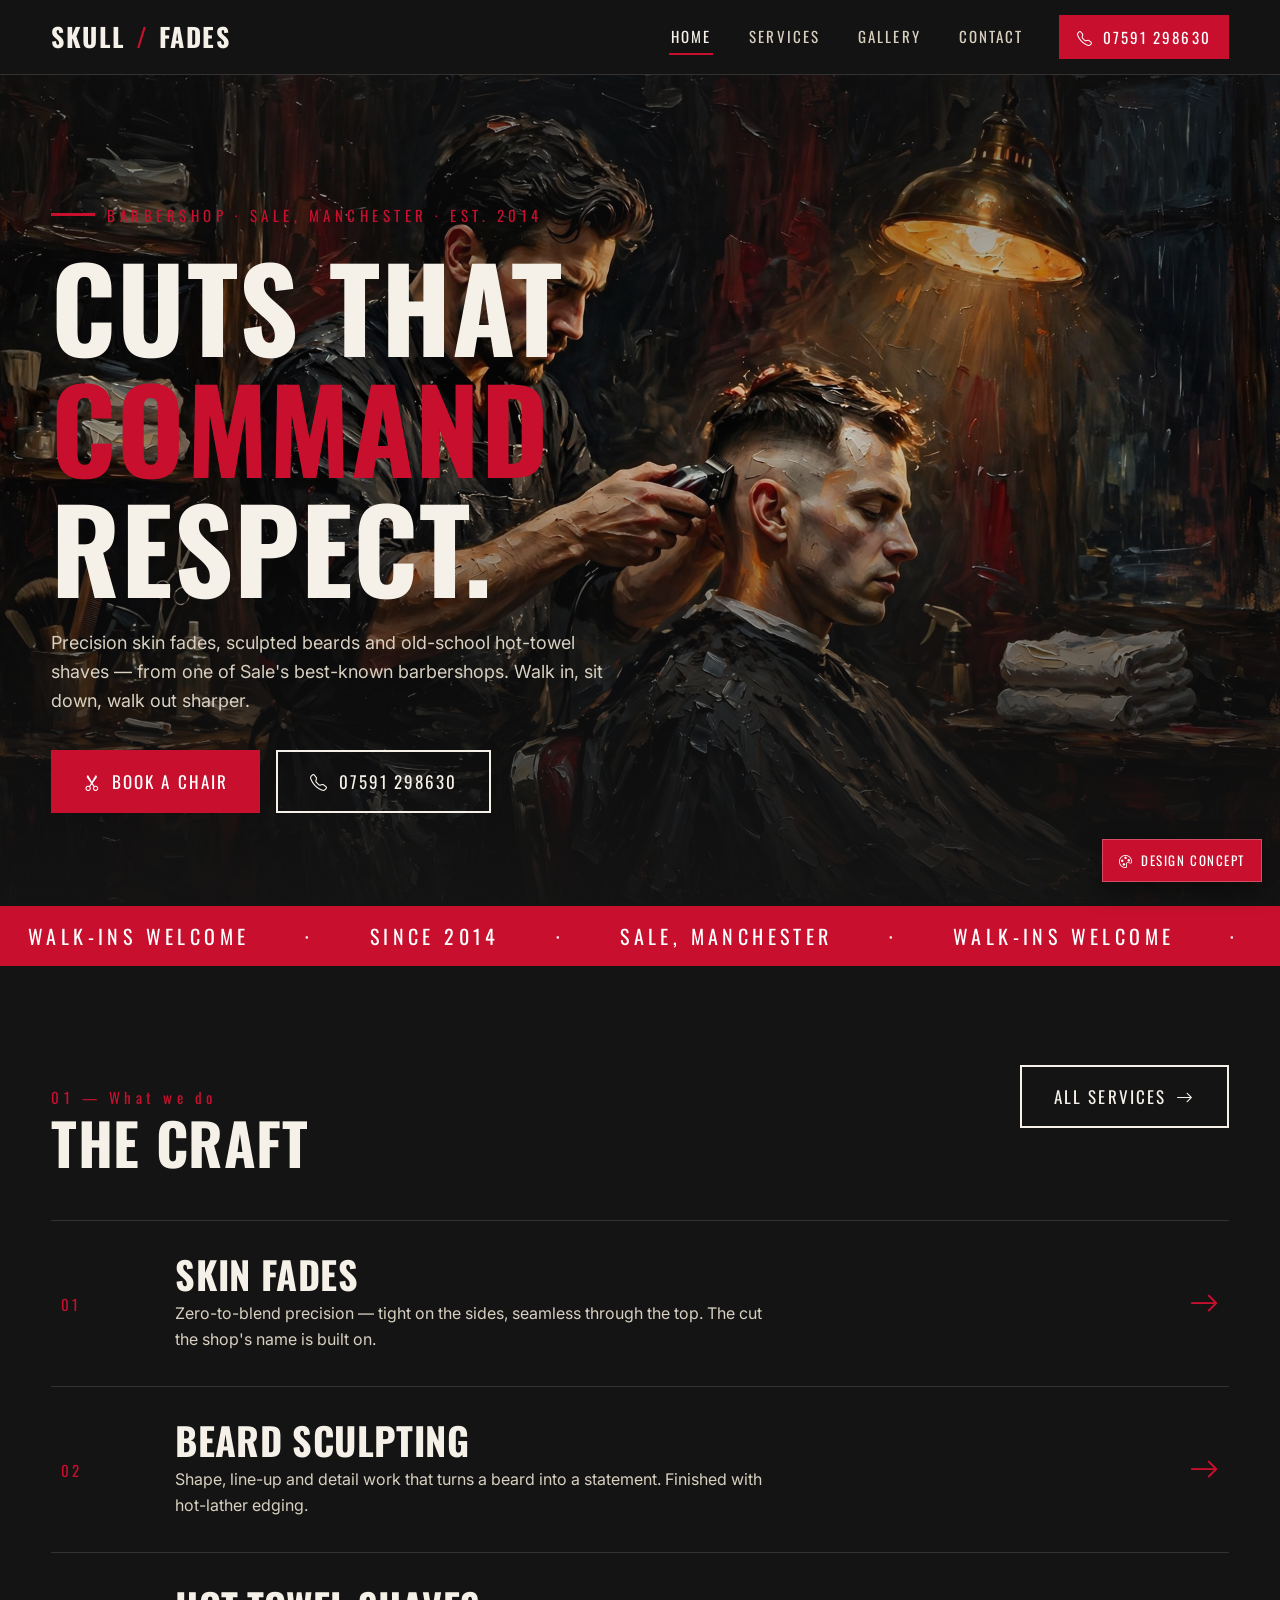
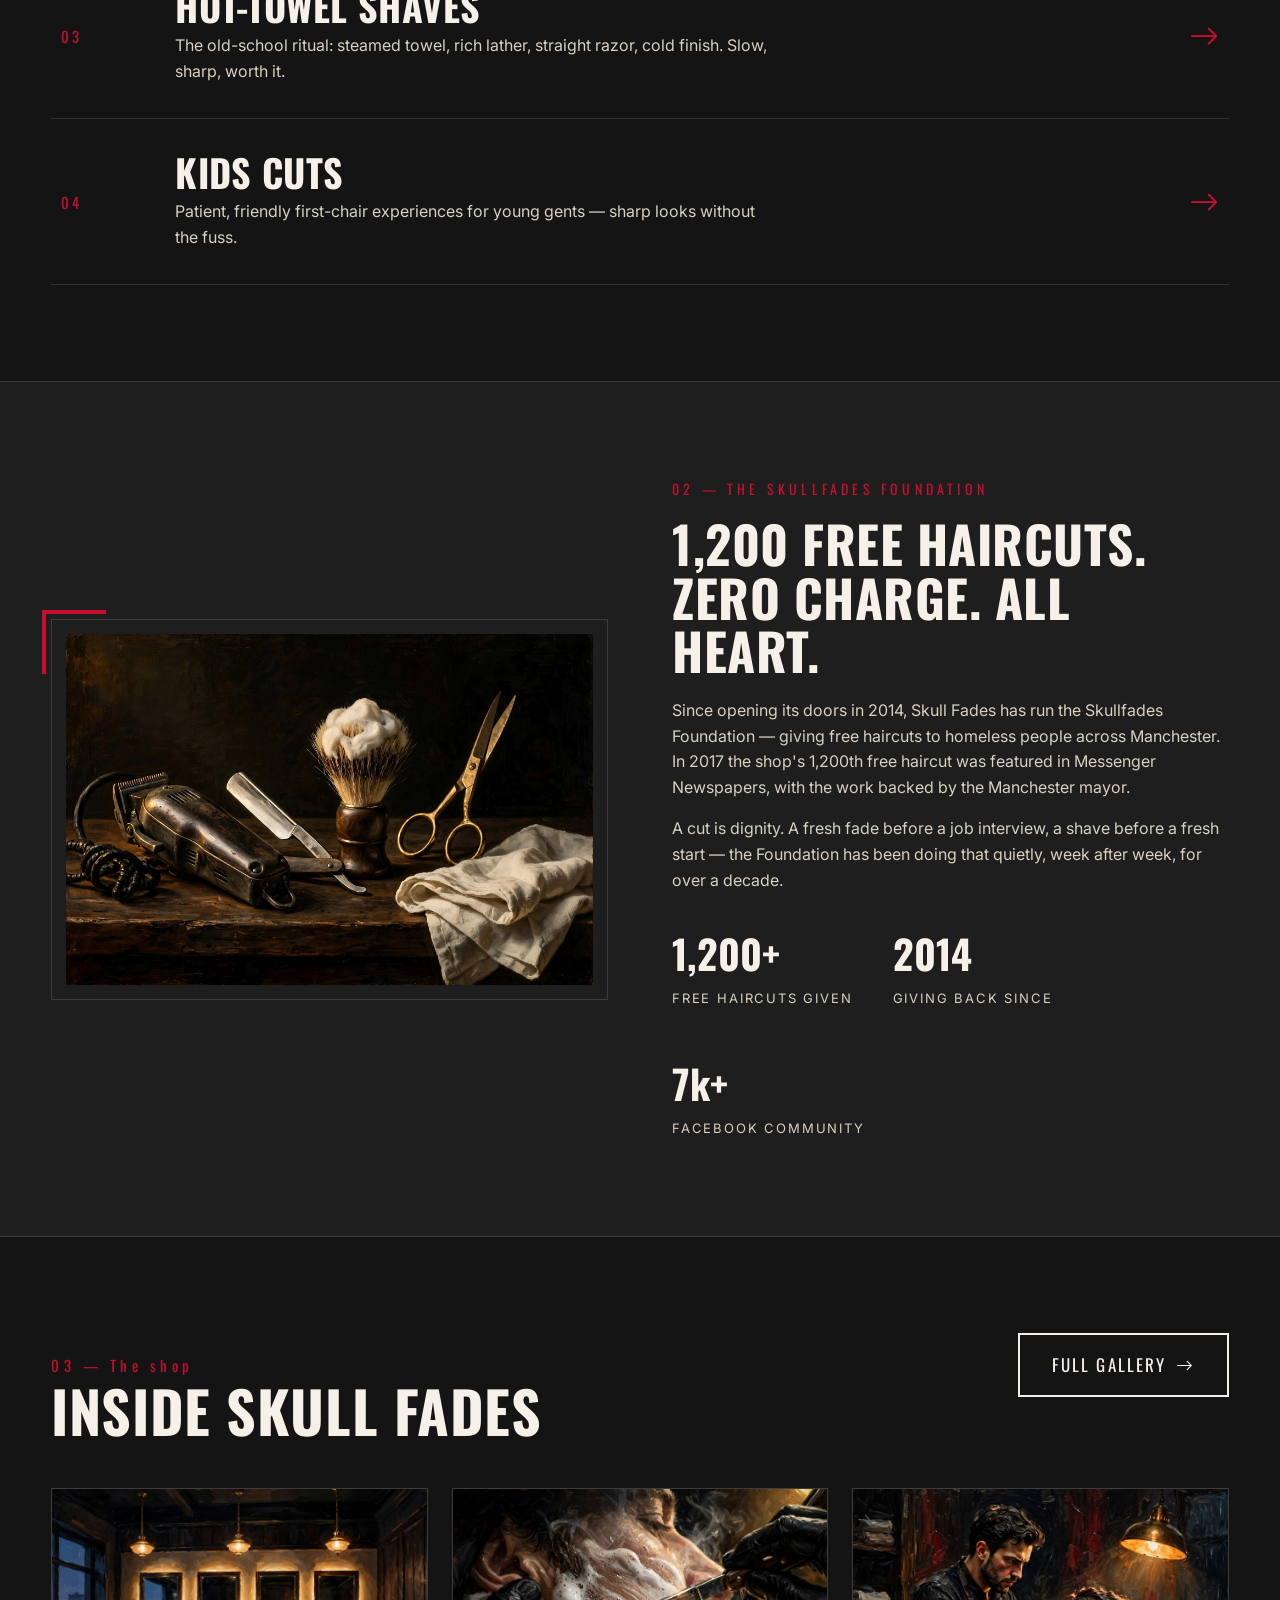
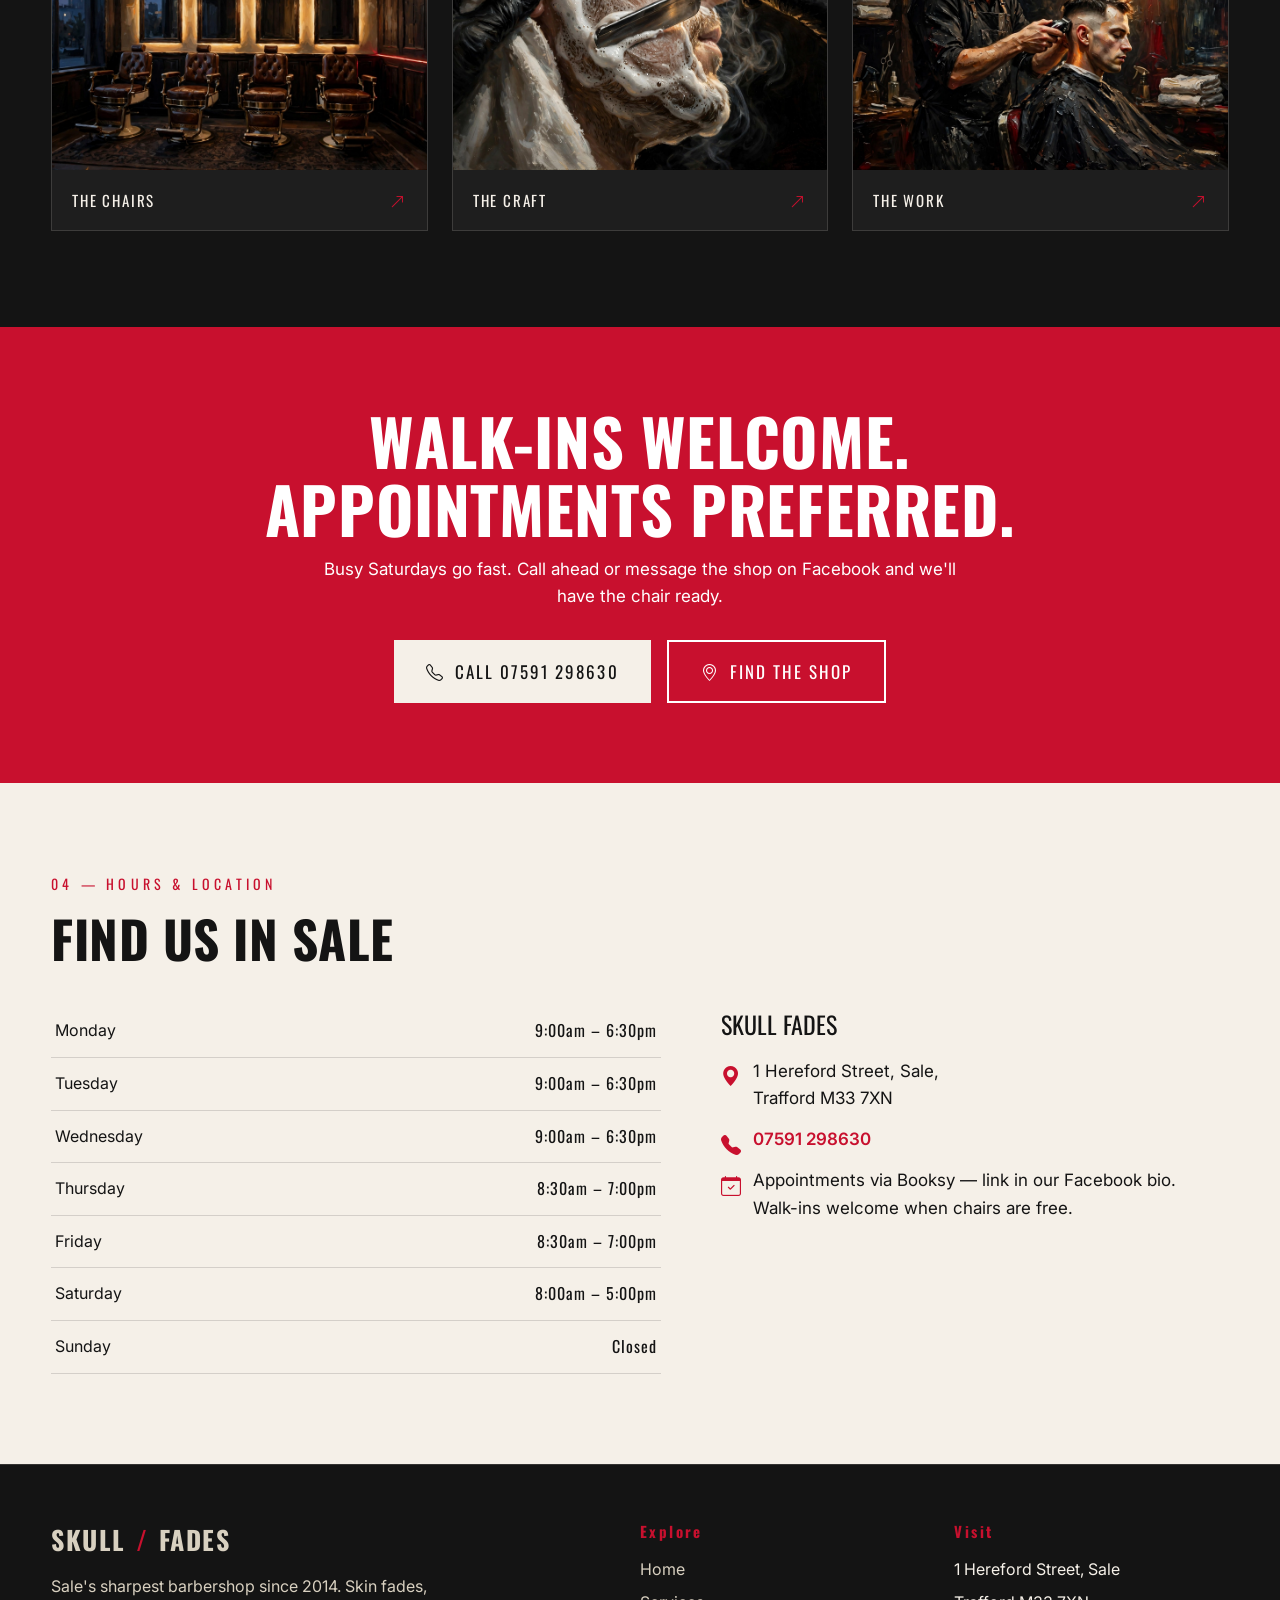
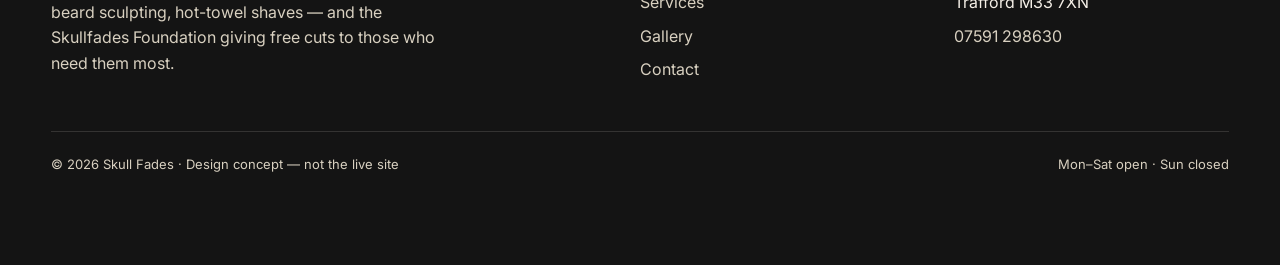
==== index.html @ dd63b2bd "Demo website concept for Skull Fades (Sale, UK)" ====
<!DOCTYPE html>
<html lang="en">
<head>
<meta charset="UTF-8">
<meta name="viewport" content="width=device-width, initial-scale=1.0">
<title>Skull Fades — Barbershop · Sale, Manchester</title>
<meta name="description" content="Skull Fades barbershop, 1 Hereford Street, Sale. Skin fades, beard sculpting, hot-towel shaves and kids cuts since 2014.">
<link rel="preconnect" href="https://fonts.googleapis.com">
<link rel="preconnect" href="https://fonts.gstatic.com" crossorigin>
<link href="https://fonts.googleapis.com/css2?family=Oswald:wght@500;600;700&family=Inter:wght@400;500;600&display=swap" rel="stylesheet">
<link rel="stylesheet" href="https://cdn.jsdelivr.net/npm/bootstrap-icons@1.11.3/font/bootstrap-icons.min.css">
<link rel="stylesheet" href="styles.css">
</head>
<body>

<div class="concept-badge"><i class="bi bi-palette"></i> Design concept</div>

<header class="site-header">
  <div class="wrap header-inner">
    <a class="brand" href="index.html">Skull<span class="slash">/</span>Fades</a>
    <button class="menu-toggle" id="menuToggle" aria-label="Open menu" aria-expanded="false"><i class="bi bi-list"></i></button>
    <nav class="main-nav" id="mainNav" aria-label="Main navigation">
      <ul>
        <li><a href="index.html" class="active">Home</a></li>
        <li><a href="services.html">Services</a></li>
        <li><a href="gallery.html">Gallery</a></li>
        <li><a href="contact.html">Contact</a></li>
        <li><a href="tel:07591298630" class="nav-phone"><i class="bi bi-telephone"></i> 07591 298630</a></li>
      </ul>
    </nav>
  </div>
</header>

<main>
  <!-- 1. HERO -->
  <section class="hero">
    <div class="hero-bg" role="img" aria-label="Barber giving a skin fade in a dark barbershop"></div>
    <div class="wrap hero-content">
      <span class="hero-kicker">Barbershop · Sale, Manchester · Est. 2014</span>
      <h1>Cuts that <span class="red">command</span> respect.</h1>
      <p class="hero-sub">Precision skin fades, sculpted beards and old-school hot-towel shaves — from one of Sale's best-known barbershops. Walk in, sit down, walk out sharper.</p>
      <div class="hero-cta">
        <a class="btn btn-red" href="contact.html"><i class="bi bi-scissors"></i> Book a chair</a>
        <a class="btn btn-ghost" href="tel:07591298630"><i class="bi bi-telephone"></i> 07591 298630</a>
      </div>
    </div>
  </section>

  <!-- 2. MARQUEE -->
  <div class="marquee" aria-hidden="true">
    <div class="marquee-track">
      <span>Walk-ins welcome</span><span>·</span><span>Since 2014</span><span>·</span><span>Sale, Manchester</span><span>·</span><span>Walk-ins welcome</span><span>·</span><span>Since 2014</span><span>·</span><span>Sale, Manchester</span><span>·</span>
    </div>
  </div>

  <!-- 3. SERVICES (editorial list) -->
  <section class="section">
    <div class="wrap">
      <div class="section-head">
        <div>
          <span class="num">01 — What we do</span>
          <h2>The craft</h2>
        </div>
        <a class="btn btn-ghost" href="services.html">All services <i class="bi bi-arrow-right"></i></a>
      </div>
      <div class="svc-list">
        <a class="svc-row" href="services.html">
          <span class="svc-idx">01</span>
          <div><h3>Skin fades</h3><p>Zero-to-blend precision — tight on the sides, seamless through the top. The cut the shop's name is built on.</p></div>
          <span class="svc-arrow"><i class="bi bi-arrow-right"></i></span>
        </a>
        <a class="svc-row" href="services.html">
          <span class="svc-idx">02</span>
          <div><h3>Beard sculpting</h3><p>Shape, line-up and detail work that turns a beard into a statement. Finished with hot-lather edging.</p></div>
          <span class="svc-arrow"><i class="bi bi-arrow-right"></i></span>
        </a>
        <a class="svc-row" href="services.html">
          <span class="svc-idx">03</span>
          <div><h3>Hot-towel shaves</h3><p>The old-school ritual: steamed towel, rich lather, straight razor, cold finish. Slow, sharp, worth it.</p></div>
          <span class="svc-arrow"><i class="bi bi-arrow-right"></i></span>
        </a>
        <a class="svc-row" href="services.html">
          <span class="svc-idx">04</span>
          <div><h3>Kids cuts</h3><p>Patient, friendly first-chair experiences for young gents — sharp looks without the fuss.</p></div>
          <span class="svc-arrow"><i class="bi bi-arrow-right"></i></span>
        </a>
      </div>
    </div>
  </section>

  <!-- 4. SKULLFADES FOUNDATION STORY -->
  <section class="section" style="background: var(--ink-2); border-top: 1px solid var(--line); border-bottom: 1px solid var(--line);">
    <div class="wrap split">
      <div class="img-frame">
        <img src="images/clippers-still-life.webp" alt="Painterly still life of barber clippers, straight razor and shaving brush" loading="lazy">
      </div>
      <div>
        <span class="eyebrow">02 — The Skullfades Foundation</span>
        <h2>1,200 free haircuts. Zero charge. All heart.</h2>
        <p>Since opening its doors in 2014, Skull Fades has run the Skullfades Foundation — giving free haircuts to homeless people across Manchester. In 2017 the shop's 1,200th free haircut was featured in Messenger Newspapers, with the work backed by the Manchester mayor.</p>
        <p>A cut is dignity. A fresh fade before a job interview, a shave before a fresh start — the Foundation has been doing that quietly, week after week, for over a decade.</p>
        <div class="stat-row">
          <div class="stat"><b>1,200+</b><span>Free haircuts given</span></div>
          <div class="stat"><b>2014</b><span>Giving back since</span></div>
          <div class="stat"><b>7k+</b><span>Facebook community</span></div>
        </div>
      </div>
    </div>
  </section>

  <!-- 5. GALLERY PREVIEW -->
  <section class="section">
    <div class="wrap">
      <div class="section-head">
        <div>
          <span class="num">03 — The shop</span>
          <h2>Inside Skull Fades</h2>
        </div>
        <a class="btn btn-ghost" href="gallery.html">Full gallery <i class="bi bi-arrow-right"></i></a>
      </div>
      <div class="card-grid">
        <a class="g-card" href="gallery.html">
          <img src="images/shop-interior.webp" alt="Painterly illustration of the Skull Fades shop interior" loading="lazy">
          <div class="cap"><span>The chairs</span><i class="bi bi-arrow-up-right"></i></div>
        </a>
        <a class="g-card" href="gallery.html">
          <img src="images/razor-detail.webp" alt="Painterly close-up of a straight razor hot-towel shave" loading="lazy">
          <div class="cap"><span>The craft</span><i class="bi bi-arrow-up-right"></i></div>
        </a>
        <a class="g-card" href="gallery.html">
          <img src="images/hero-barber.webp" alt="Painterly illustration of a barber mid-skin-fade" loading="lazy">
          <div class="cap"><span>The work</span><i class="bi bi-arrow-up-right"></i></div>
        </a>
      </div>
    </div>
  </section>

  <!-- 6. BOOKING CTA BAND -->
  <section class="band-red">
    <div class="wrap">
      <h2>Walk-ins welcome.<br>Appointments preferred.</h2>
      <p>Busy Saturdays go fast. Call ahead or message the shop on Facebook and we'll have the chair ready.</p>
      <div class="band-cta">
        <a class="btn btn-bone" href="tel:07591298630"><i class="bi bi-telephone"></i> Call 07591 298630</a>
        <a class="btn btn-outline-w" href="contact.html"><i class="bi bi-geo-alt"></i> Find the shop</a>
      </div>
    </div>
  </section>

  <!-- 7. HOURS / LOCATION BAND -->
  <section class="hours-band">
    <div class="wrap">
      <span class="eyebrow" style="color: var(--red);">04 — Hours &amp; location</span>
      <h2>Find us in Sale</h2>
      <div class="hours-grid">
        <div>
          <table class="hours-table">
            <tr><td>Monday</td><td>9:00am – 6:30pm</td></tr>
            <tr><td>Tuesday</td><td>9:00am – 6:30pm</td></tr>
            <tr><td>Wednesday</td><td>9:00am – 6:30pm</td></tr>
            <tr><td>Thursday</td><td>8:30am – 7:00pm</td></tr>
            <tr><td>Friday</td><td>8:30am – 7:00pm</td></tr>
            <tr><td>Saturday</td><td>8:00am – 5:00pm</td></tr>
            <tr><td>Sunday</td><td>Closed</td></tr>
          </table>
        </div>
        <div class="addr-block">
          <p class="big">Skull Fades</p>
          <div class="info-line"><i class="bi bi-geo-alt-fill"></i><p>1 Hereford Street, Sale,<br>Trafford M33 7XN</p></div>
          <div class="info-line"><i class="bi bi-telephone-fill"></i><p><a href="tel:07591298630">07591 298630</a></p></div>
          <div class="info-line"><i class="bi bi-calendar-check"></i><p>Appointments via Booksy — link in our Facebook bio.<br>Walk-ins welcome when chairs are free.</p></div>
        </div>
      </div>
    </div>
  </section>
</main>

<footer class="site-footer">
  <div class="wrap">
    <div class="footer-grid">
      <div>
        <a class="brand" href="index.html" style="margin-bottom:14px;">Skull<span class="slash">/</span>Fades</a>
        <p style="color: var(--bone-dim); max-width: 40ch;">Sale's sharpest barbershop since 2014. Skin fades, beard sculpting, hot-towel shaves — and the Skullfades Foundation giving free cuts to those who need them most.</p>
      </div>
      <div>
        <h4>Explore</h4>
        <ul>
          <li><a href="index.html">Home</a></li>
          <li><a href="services.html">Services</a></li>
          <li><a href="gallery.html">Gallery</a></li>
          <li><a href="contact.html">Contact</a></li>
        </ul>
      </div>
      <div>
        <h4>Visit</h4>
        <ul>
          <li>1 Hereford Street, Sale</li>
          <li>Trafford M33 7XN</li>
          <li><a href="tel:07591298630">07591 298630</a></li>
        </ul>
      </div>
    </div>
    <div class="foot-note">
      <span>© 2026 Skull Fades · Design concept — not the live site</span>
      <span>Mon–Sat open · Sun closed</span>
    </div>
  </div>
</footer>

<script>
(function () {
  var btn = document.getElementById('menuToggle');
  var nav = document.getElementById('mainNav');
  btn.addEventListener('click', function () {
    var open = nav.classList.toggle('open');
    btn.setAttribute('aria-expanded', open ? 'true' : 'false');
    btn.innerHTML = open ? '<i class="bi bi-x-lg"></i>' : '<i class="bi bi-list"></i>';
  });
  nav.querySelectorAll('a').forEach(function (a) {
    a.addEventListener('click', function () { nav.classList.remove('open'); });
  });
})();
</script>
</body>
</html>
---- styles.css ----
/* Skull Fades — design concept stylesheet */
:root {
  --ink: #141414;
  --ink-2: #1e1e1e;
  --bone: #f5f0e8;
  --bone-dim: #d8d0c0;
  --red: #c8102e;
  --red-dark: #9c0b23;
  --line: rgba(245, 240, 232, 0.14);
}

* { margin: 0; padding: 0; box-sizing: border-box; }

html { scroll-behavior: smooth; }

body {
  background: var(--ink);
  color: var(--bone);
  font-family: 'Inter', system-ui, sans-serif;
  line-height: 1.6;
  -webkit-font-smoothing: antialiased;
}

img { display: block; max-width: 100%; }

h1, h2, h3, .oswald {
  font-family: 'Oswald', sans-serif;
  text-transform: uppercase;
  font-weight: 700;
  line-height: 1.05;
  letter-spacing: 0.01em;
}

a { color: inherit; }

.wrap { width: min(1180px, 92%); margin: 0 auto; }

/* ---------- design-concept badge ---------- */
.concept-badge {
  position: fixed;
  bottom: 18px; right: 18px;
  z-index: 1500;
  background: var(--red);
  color: #fff;
  font-family: 'Oswald', sans-serif;
  font-size: 13px; letter-spacing: 0.12em; text-transform: uppercase;
  padding: 10px 16px;
  display: flex; align-items: center; gap: 8px;
  box-shadow: 0 8px 24px rgba(0,0,0,.45);
  border: 1px solid rgba(255,255,255,.25);
}

/* ---------- header / nav ---------- */
.site-header {
  position: sticky; top: 0;
  z-index: 1000;
  background: rgba(20, 20, 20, 0.96);
  border-bottom: 1px solid var(--line);
  backdrop-filter: blur(8px);
}
.header-inner {
  display: flex; align-items: center; justify-content: space-between;
  height: 74px;
}
.brand {
  font-family: 'Oswald', sans-serif;
  font-size: 26px; font-weight: 700; letter-spacing: 0.06em;
  text-decoration: none; text-transform: uppercase;
  display: flex; align-items: center; gap: 10px;
}
.brand .slash { color: var(--red); }
.main-nav ul { display: flex; gap: 34px; list-style: none; align-items: center; }
.main-nav a {
  text-decoration: none;
  font-family: 'Oswald', sans-serif; font-size: 15px; letter-spacing: 0.14em; text-transform: uppercase;
  color: var(--bone-dim);
  padding: 6px 2px;
  border-bottom: 2px solid transparent;
  transition: color .2s, border-color .2s;
}
.main-nav a:hover, .main-nav a.active { color: var(--bone); border-bottom-color: var(--red); }
.nav-phone {
  display: inline-flex; align-items: center; gap: 8px;
  background: var(--red); color: #fff !important;
  padding: 10px 18px !important; border-bottom: none !important;
}
.nav-phone:hover { background: var(--red-dark); }
.menu-toggle {
  display: none;
  background: none; border: 1px solid var(--line);
  color: var(--bone); font-size: 26px;
  padding: 6px 12px; cursor: pointer; line-height: 1;
}

/* ---------- buttons ---------- */
.btn {
  display: inline-flex; align-items: center; gap: 10px;
  font-family: 'Oswald', sans-serif; font-size: 17px; letter-spacing: 0.12em; text-transform: uppercase;
  text-decoration: none; padding: 16px 32px;
  transition: background .2s, color .2s, transform .2s;
}
.btn-red { background: var(--red); color: #fff; }
.btn-red:hover { background: var(--red-dark); transform: translateY(-2px); }
.btn-ghost { border: 2px solid var(--bone); color: var(--bone); }
.btn-ghost:hover { background: var(--bone); color: var(--ink); }

/* ---------- hero ---------- */
.hero {
  position: relative;
  min-height: 92vh;
  display: flex; align-items: flex-end;
  overflow: hidden;
}
.hero-bg {
  position: absolute; inset: 0;
  background: url('images/hero-barber.webp') center 30% / cover no-repeat;
}
.hero-bg::after {
  content: '';
  position: absolute; inset: 0;
  background: linear-gradient(180deg, rgba(20,20,20,.55) 0%, rgba(20,20,20,.15) 40%, rgba(20,20,20,.92) 100%);
}
.hero-content { position: relative; z-index: 2; padding: 80px 0 90px; }
.hero-kicker {
  font-family: 'Oswald', sans-serif; letter-spacing: 0.3em; text-transform: uppercase;
  font-size: 15px; color: var(--red);
  display: flex; align-items: center; gap: 12px; margin-bottom: 18px;
}
.hero-kicker::before { content: ''; width: 44px; height: 3px; background: var(--red); display: inline-block; }
.hero h1 {
  font-size: clamp(56px, 9vw, 128px);
  max-width: 10ch;
}
.hero h1 .red { color: var(--red); }
.hero-sub { max-width: 52ch; color: var(--bone-dim); font-size: 18px; margin: 22px 0 34px; }
.hero-cta { display: flex; gap: 16px; flex-wrap: wrap; }

/* ---------- marquee ---------- */
.marquee {
  background: var(--red); color: #fff;
  overflow: hidden; white-space: nowrap;
  border-top: 3px solid var(--ink); border-bottom: 3px solid var(--ink);
}
.marquee-track {
  display: inline-block;
  padding: 14px 0;
  font-family: 'Oswald', sans-serif; font-size: 20px; letter-spacing: 0.22em; text-transform: uppercase;
  animation: scroll 22s linear infinite;
}
.marquee-track span { margin: 0 28px; }
@keyframes scroll { from { transform: translateX(0); } to { transform: translateX(-50%); } }

/* ---------- sections ---------- */
.section { padding: 96px 0; }
.section-head {
  display: flex; align-items: baseline; justify-content: space-between; gap: 20px; flex-wrap: wrap;
  margin-bottom: 48px;
}
.section-head h2 { font-size: clamp(34px, 4.5vw, 58px); }
.section-head .num {
  font-family: 'Oswald', sans-serif; color: var(--red);
  font-size: 15px; letter-spacing: 0.3em;
}
.section-lead { color: var(--bone-dim); max-width: 62ch; }

/* editorial services list */
.svc-list { border-top: 1px solid var(--line); }
.svc-row {
  display: grid; grid-template-columns: 90px 1fr auto; gap: 24px; align-items: center;
  padding: 34px 10px;
  border-bottom: 1px solid var(--line);
  text-decoration: none;
  transition: background .2s, padding-left .2s;
}
.svc-row:hover { background: var(--ink-2); padding-left: 22px; }
.svc-idx { font-family: 'Oswald', sans-serif; font-size: 15px; color: var(--red); letter-spacing: 0.2em; }
.svc-row h3 { font-size: clamp(24px, 3vw, 38px); margin-bottom: 6px; }
.svc-row p { color: var(--bone-dim); max-width: 60ch; font-size: 16px; }
.svc-arrow { font-size: 30px; color: var(--red); }

/* split section */
.split { display: grid; grid-template-columns: 1fr 1fr; gap: 64px; align-items: center; }
.split .img-frame {
  border: 1px solid var(--line);
  padding: 14px;
  background: var(--ink-2);
  position: relative;
}
.split .img-frame::before {
  content: ''; position: absolute; top: -10px; left: -10px;
  width: 60px; height: 60px;
  border-top: 4px solid var(--red); border-left: 4px solid var(--red);
}
.split img { width: 100%; height: auto; }
.eyebrow {
  font-family: 'Oswald', sans-serif; font-size: 14px; letter-spacing: 0.3em; text-transform: uppercase;
  color: var(--red); margin-bottom: 16px; display: block;
}
.split h2 { font-size: clamp(32px, 4vw, 52px); margin-bottom: 20px; }
.split p { color: var(--bone-dim); margin-bottom: 16px; }
.stat-row { display: flex; gap: 40px; margin-top: 28px; flex-wrap: wrap; }
.stat b { font-family: 'Oswald', sans-serif; font-size: 40px; color: var(--bone); display: block; }
.stat span { font-size: 13px; letter-spacing: 0.14em; text-transform: uppercase; color: var(--bone-dim); }

/* gallery preview cards — every card gets an image */
.card-grid { display: grid; grid-template-columns: repeat(3, 1fr); gap: 24px; }
.g-card { text-decoration: none; background: var(--ink-2); border: 1px solid var(--line); overflow: hidden; transition: transform .25s; }
.g-card:hover { transform: translateY(-6px); }
.g-card img { width: 100%; aspect-ratio: 4/3; object-fit: cover; }
.g-card .cap {
  padding: 18px 20px;
  font-family: 'Oswald', sans-serif; letter-spacing: 0.12em; text-transform: uppercase; font-size: 15px;
  display: flex; justify-content: space-between; align-items: center;
}
.g-card .cap i { color: var(--red); }

/* booking band */
.band-red { background: var(--red); color: #fff; padding: 80px 0; text-align: center; }
.band-red h2 { font-size: clamp(36px, 5vw, 68px); margin-bottom: 14px; }
.band-red p { max-width: 60ch; margin: 0 auto 30px; font-size: 17px; }
.btn-bone { background: var(--bone); color: var(--ink); }
.btn-bone:hover { background: #fff; transform: translateY(-2px); }
.btn-outline-w { border: 2px solid #fff; color: #fff; }
.btn-outline-w:hover { background: #fff; color: var(--red); }
.band-cta { display: flex; gap: 16px; justify-content: center; flex-wrap: wrap; }

/* hours / location band */
.hours-band { background: var(--bone); color: var(--ink); padding: 90px 0; }
.hours-band h2 { font-size: clamp(32px, 4vw, 54px); margin-bottom: 8px; }
.hours-grid { display: grid; grid-template-columns: 1.2fr 1fr; gap: 60px; margin-top: 40px; }
.hours-table { width: 100%; border-collapse: collapse; }
.hours-table td { padding: 13px 4px; border-bottom: 1px solid rgba(20,20,20,.15); font-size: 16px; }
.hours-table td:last-child { text-align: right; font-family: 'Oswald', sans-serif; letter-spacing: 0.06em; }
.addr-block p { margin-bottom: 14px; font-size: 17px; }
.addr-block .big { font-family: 'Oswald', sans-serif; font-size: 24px; text-transform: uppercase; }
.addr-block a { color: var(--red); font-weight: 600; text-decoration: none; }
.addr-block a:hover { text-decoration: underline; }
.info-line { display: flex; gap: 12px; align-items: flex-start; }
.info-line i { color: var(--red); font-size: 20px; margin-top: 3px; }

/* ---------- footer ---------- */
.site-footer { border-top: 1px solid var(--line); padding: 54px 0 90px; }
.footer-grid { display: grid; grid-template-columns: 2fr 1fr 1fr; gap: 40px; }
.footer-grid h4 { font-family: 'Oswald', sans-serif; letter-spacing: 0.16em; font-size: 15px; margin-bottom: 14px; color: var(--red); }
.footer-grid ul { list-style: none; }
.footer-grid li { margin-bottom: 8px; }
.footer-grid a { text-decoration: none; color: var(--bone-dim); }
.footer-grid a:hover { color: var(--bone); }
.foot-note { margin-top: 40px; padding-top: 22px; border-top: 1px solid var(--line); color: var(--bone-dim); font-size: 13px; display: flex; justify-content: space-between; flex-wrap: wrap; gap: 10px; }

/* ---------- inner pages ---------- */
.page-hero { padding: 90px 0 60px; border-bottom: 1px solid var(--line); }
.page-hero h1 { font-size: clamp(48px, 7vw, 96px); }
.page-hero p { color: var(--bone-dim); max-width: 62ch; margin-top: 16px; font-size: 18px; }

.gallery-grid { display: grid; grid-template-columns: repeat(2, 1fr); gap: 26px; }
.gallery-grid figure { background: var(--ink-2); border: 1px solid var(--line); overflow: hidden; }
.gallery-grid img { width: 100%; aspect-ratio: 16/10; object-fit: cover; }
.gallery-grid figcaption {
  padding: 16px 20px;
  font-family: 'Oswald', sans-serif; letter-spacing: 0.12em; text-transform: uppercase; font-size: 14px;
  color: var(--bone-dim);
}
.gallery-grid figcaption b { color: var(--bone); display: block; font-size: 17px; letter-spacing: 0.08em; }

.contact-grid { display: grid; grid-template-columns: 1fr 1fr; gap: 50px; }
.contact-card { background: var(--ink-2); border: 1px solid var(--line); padding: 36px; }
.contact-card h3 { font-size: 24px; margin-bottom: 18px; color: var(--red); }
.contact-card .info-line { margin-bottom: 14px; font-size: 17px; }
.contact-card a { color: var(--bone); }
.big-phone { font-family: 'Oswald', sans-serif; font-size: clamp(30px, 4vw, 44px); color: var(--bone); text-decoration: none; display: block; margin: 10px 0 6px; }
.big-phone:hover { color: var(--red); }

/* ---------- mobile ---------- */
@media (max-width: 860px) {
  .menu-toggle { display: block; }
  .main-nav {
    display: none;
    position: fixed;
    top: 74px; left: 0; right: 0;
    z-index: 2000; /* above all page content */
    background: #101010;
    border-bottom: 3px solid var(--red);
    box-shadow: 0 30px 60px rgba(0,0,0,.6);
  }
  .main-nav.open { display: block; }
  .main-nav ul { flex-direction: column; gap: 0; align-items: stretch; padding: 10px 0; }
  .main-nav li { border-top: 1px solid var(--line); }
  .main-nav a { display: block; padding: 16px 6%; font-size: 18px; border-bottom: none; }
  .main-nav a:hover, .main-nav a.active { background: var(--ink-2); border-bottom: none; }
  .nav-phone { margin: 12px 6%; text-align: center; justify-content: center; }

  .split, .hours-grid, .contact-grid, .footer-grid { grid-template-columns: 1fr; }
  .card-grid { grid-template-columns: 1fr; }
  .gallery-grid { grid-template-columns: 1fr; }
  .svc-row { grid-template-columns: 1fr auto; }
  .svc-idx { display: none; }
  .section { padding: 64px 0; }
  .hero { min-height: 78vh; }
  .concept-badge { bottom: 12px; right: 12px; font-size: 11px; padding: 8px 12px; }
}
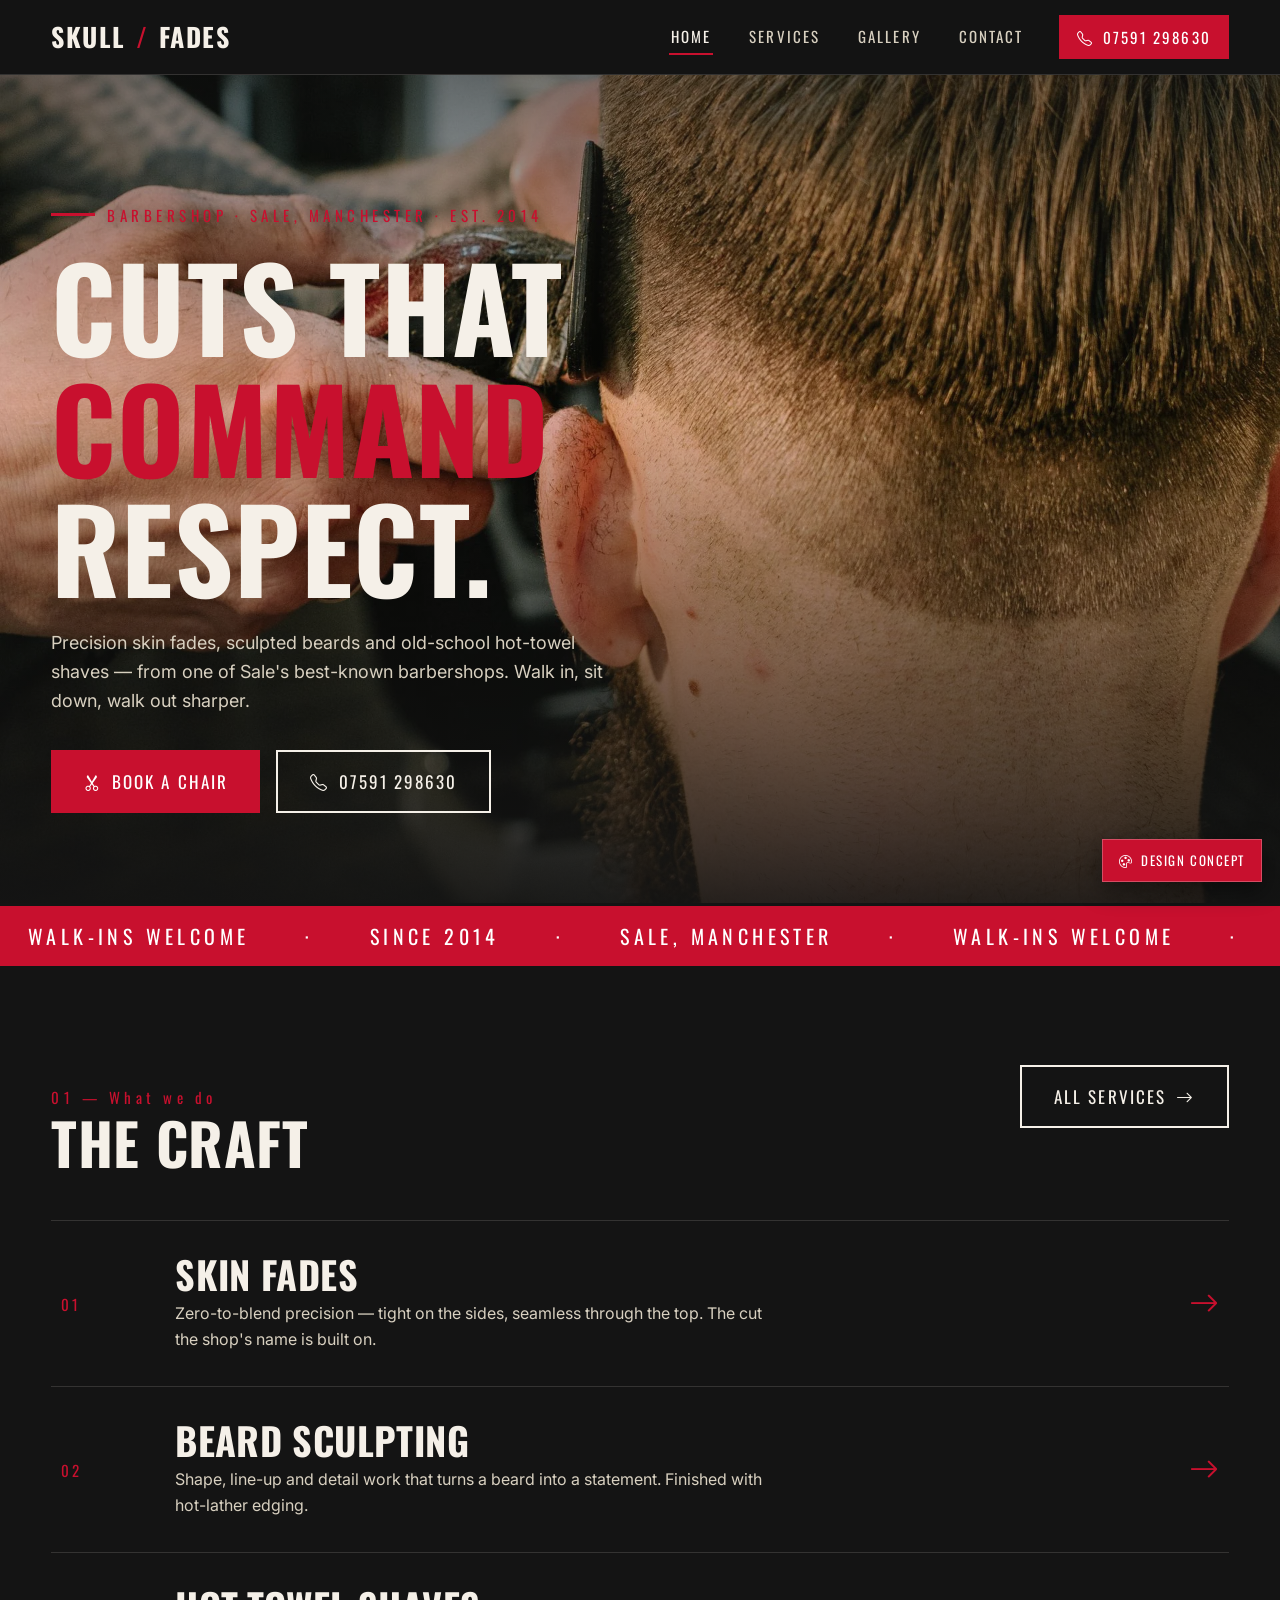
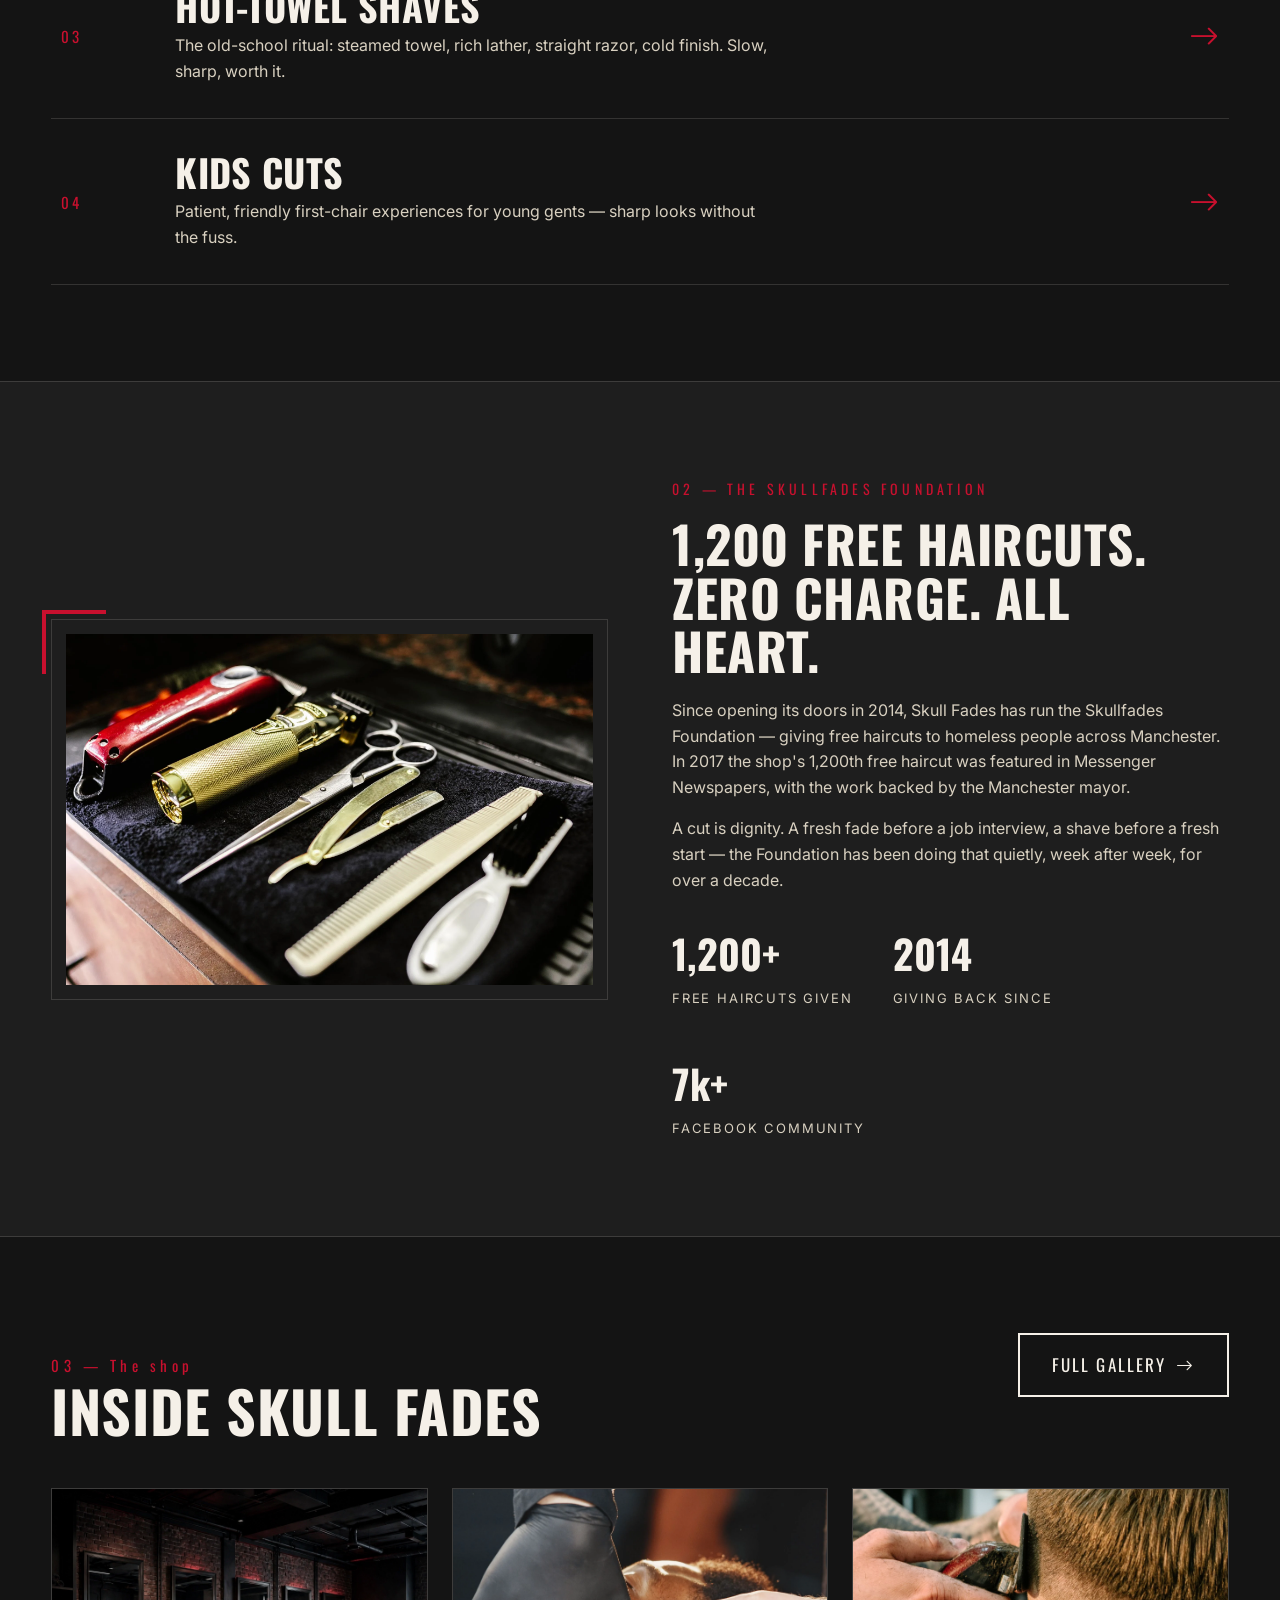
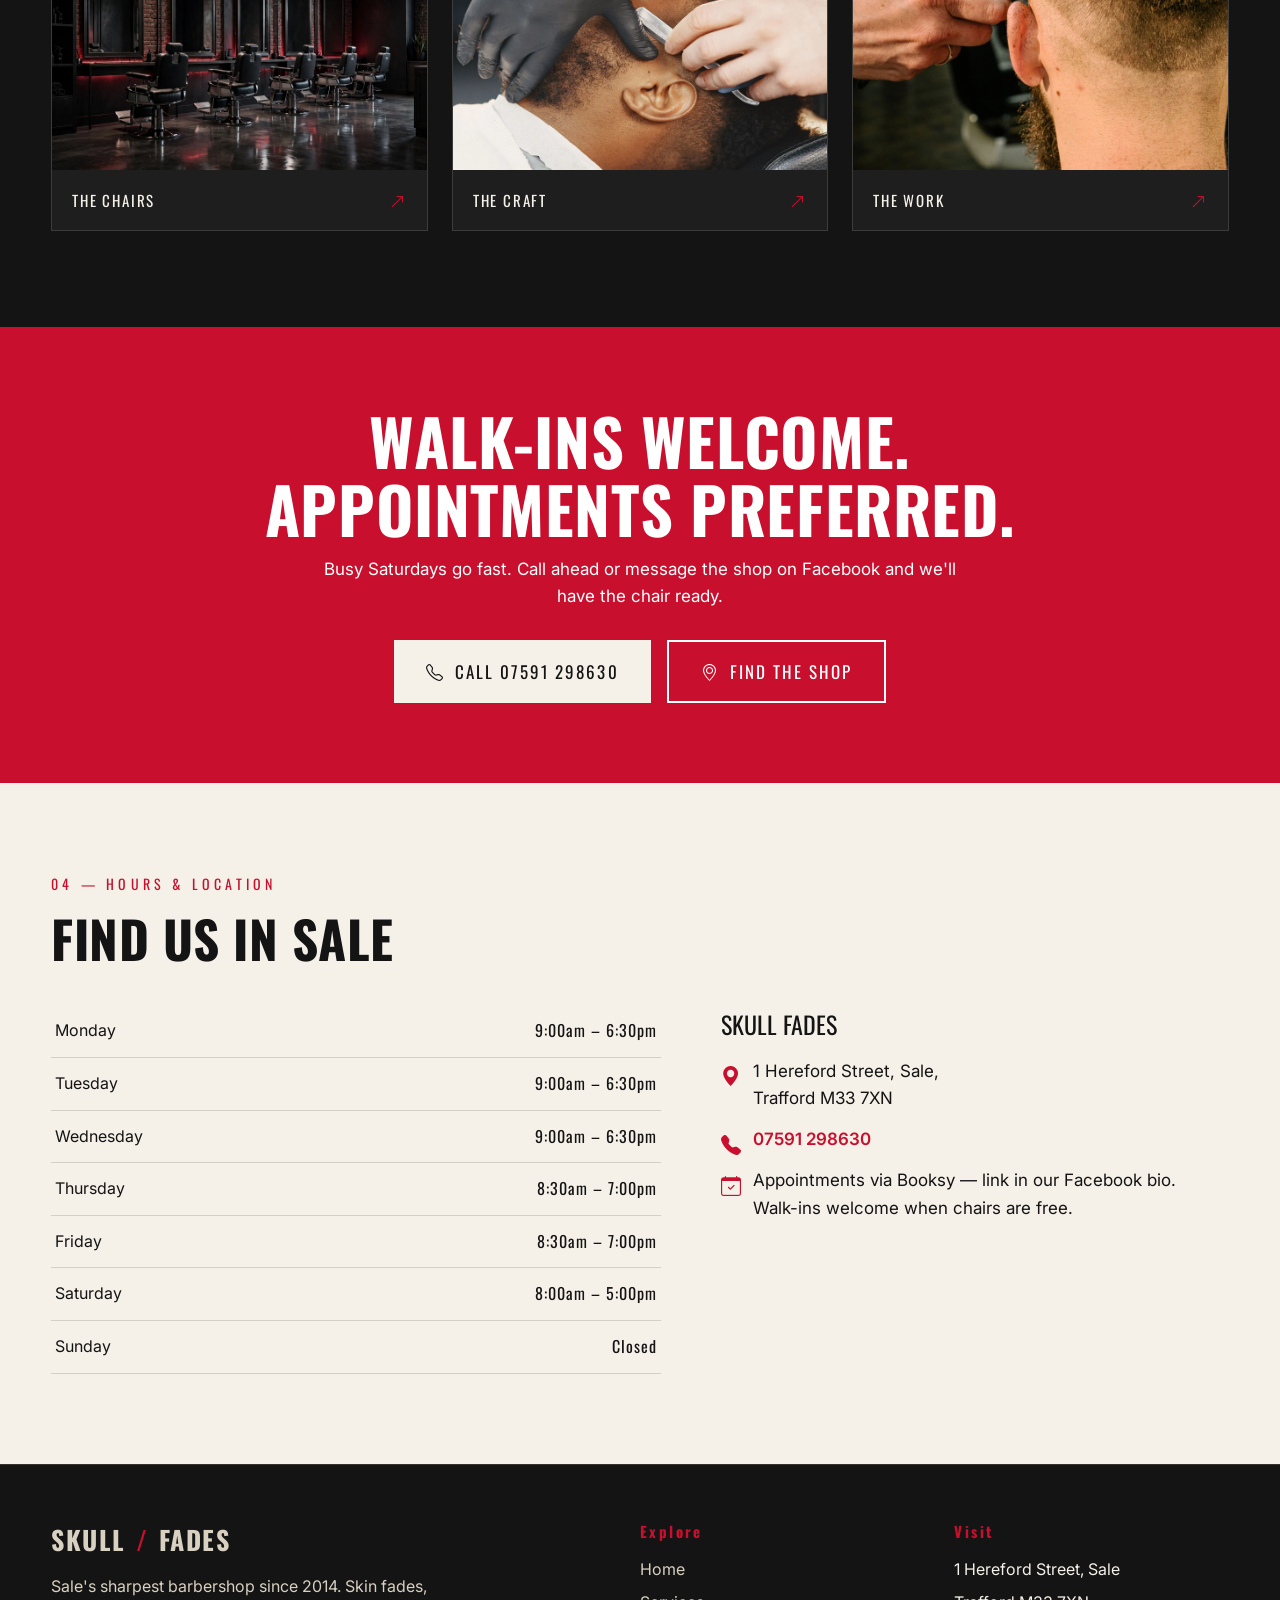
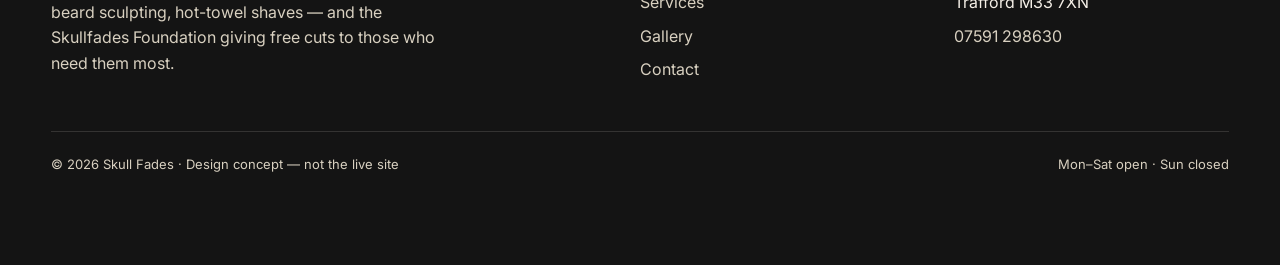
==== commit e36a1111: "Demo website concept for Skull Fades (Sale)" ====
--- a/index.html
+++ b/index.html
@@ -8,8 +8,10 @@
 <link rel="preconnect" href="https://fonts.googleapis.com">
 <link rel="preconnect" href="https://fonts.gstatic.com" crossorigin>
 <link href="https://fonts.googleapis.com/css2?family=Oswald:wght@500;600;700&family=Inter:wght@400;500;600&display=swap" rel="stylesheet">
-<link rel="stylesheet" href="https://cdn.jsdelivr.net/npm/bootstrap-icons@1.11.3/font/bootstrap-icons.min.css">
+<link rel="stylesheet" href="vendor/bootstrap-icons/bootstrap-icons.min.css">
 <link rel="stylesheet" href="styles.css">
+<link rel="icon" type="image/png" href="favicon.png">
+<link rel="apple-touch-icon" href="apple-touch-icon.png">
 </head>
 <body>
 
--- a/styles.css
+++ b/styles.css
@@ -123,7 +123,7 @@
 .hero-content { position: relative; z-index: 2; padding: 80px 0 90px; }
 .hero-kicker {
   font-family: 'Oswald', sans-serif; letter-spacing: 0.3em; text-transform: uppercase;
-  font-size: 15px; color: var(--red);
+  font-size: 15px; color: var(--red); text-shadow: 0 1px 14px rgba(0,0,0,.55);
   display: flex; align-items: center; gap: 12px; margin-bottom: 18px;
 }
 .hero-kicker::before { content: ''; width: 44px; height: 3px; background: var(--red); display: inline-block; }
